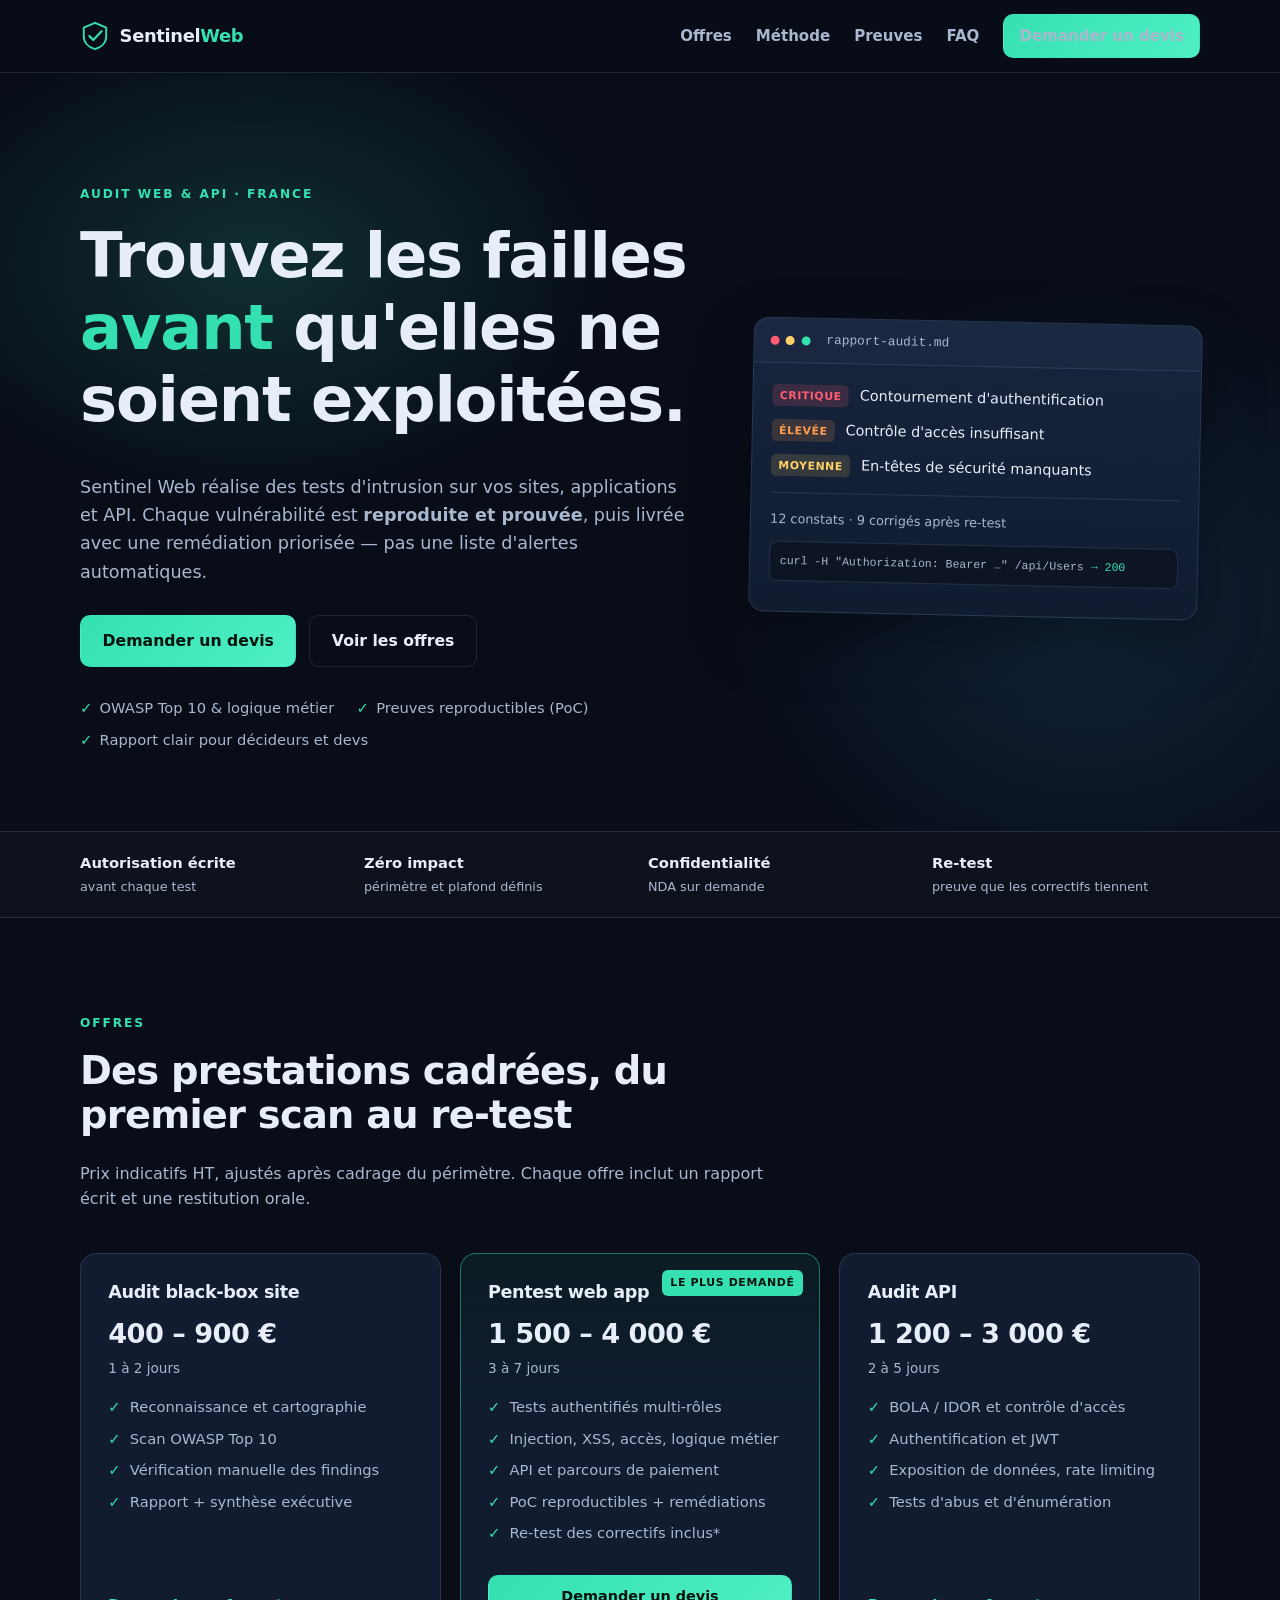
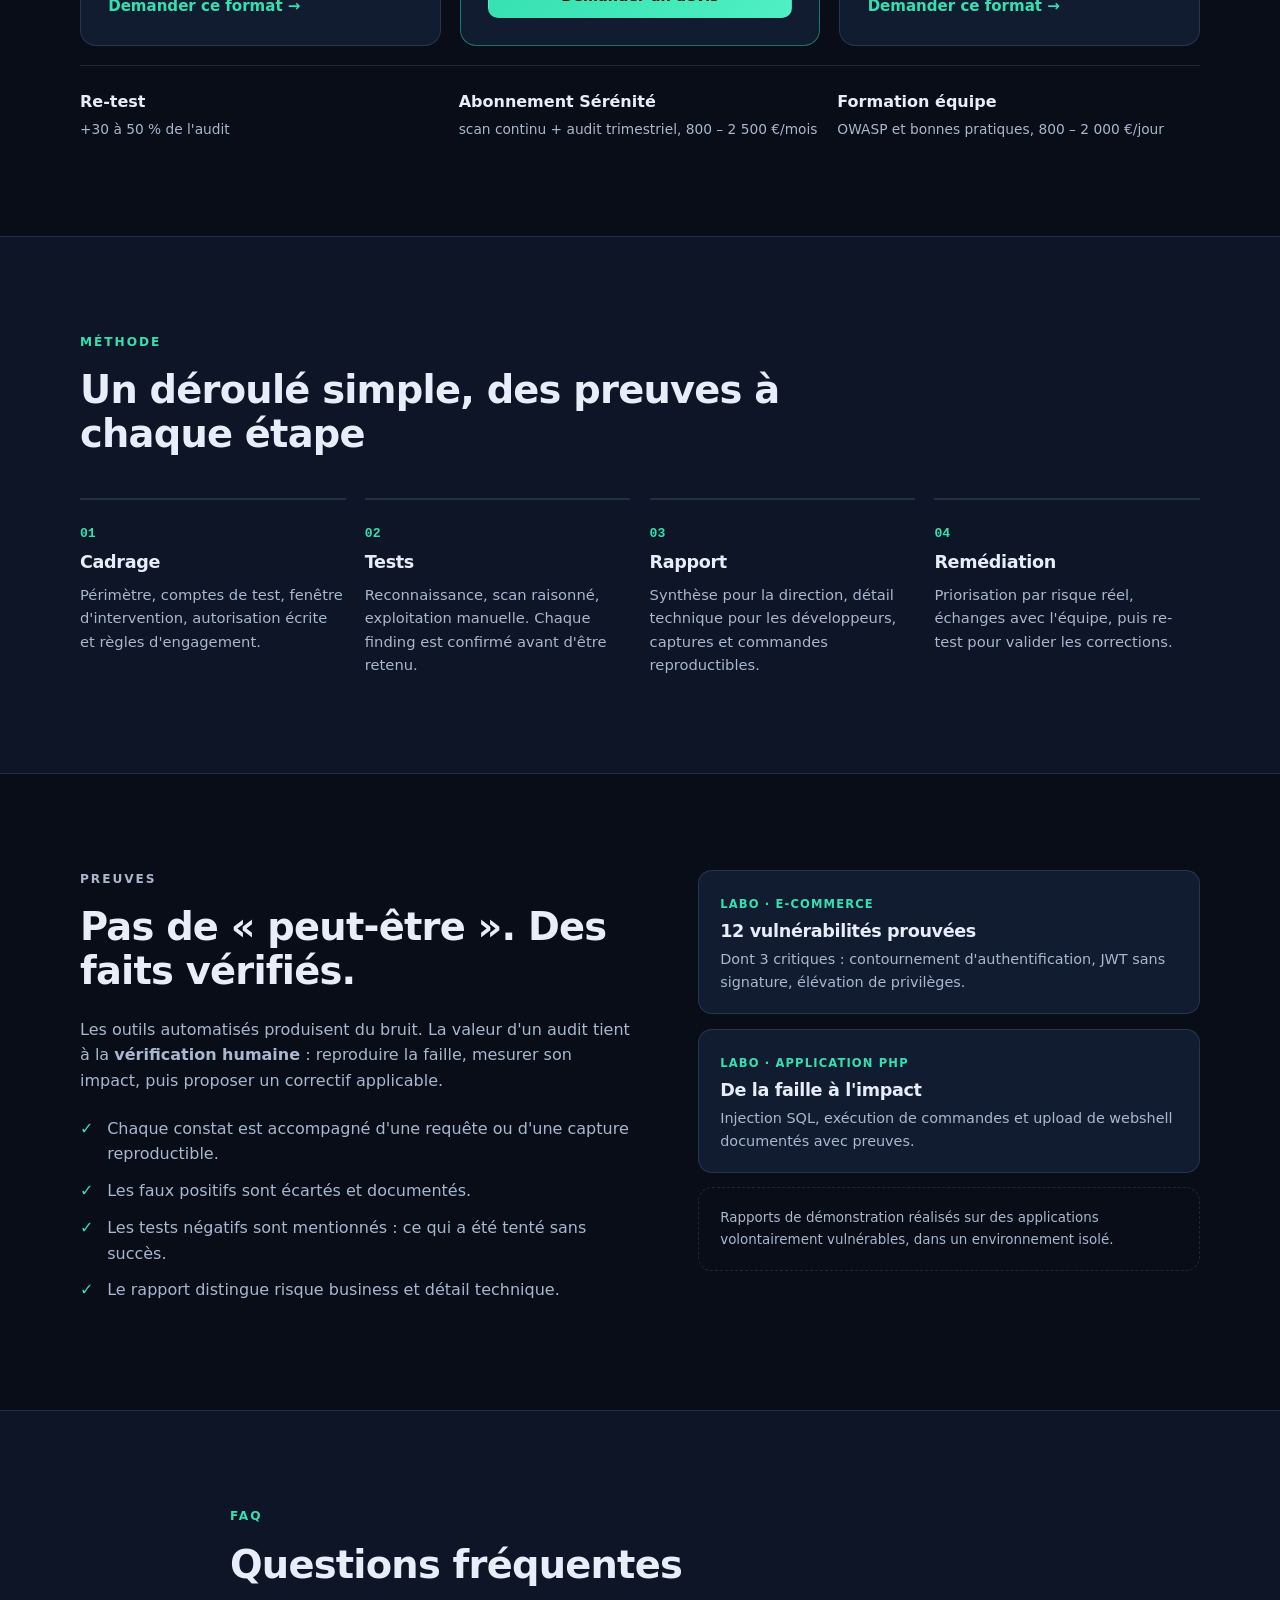
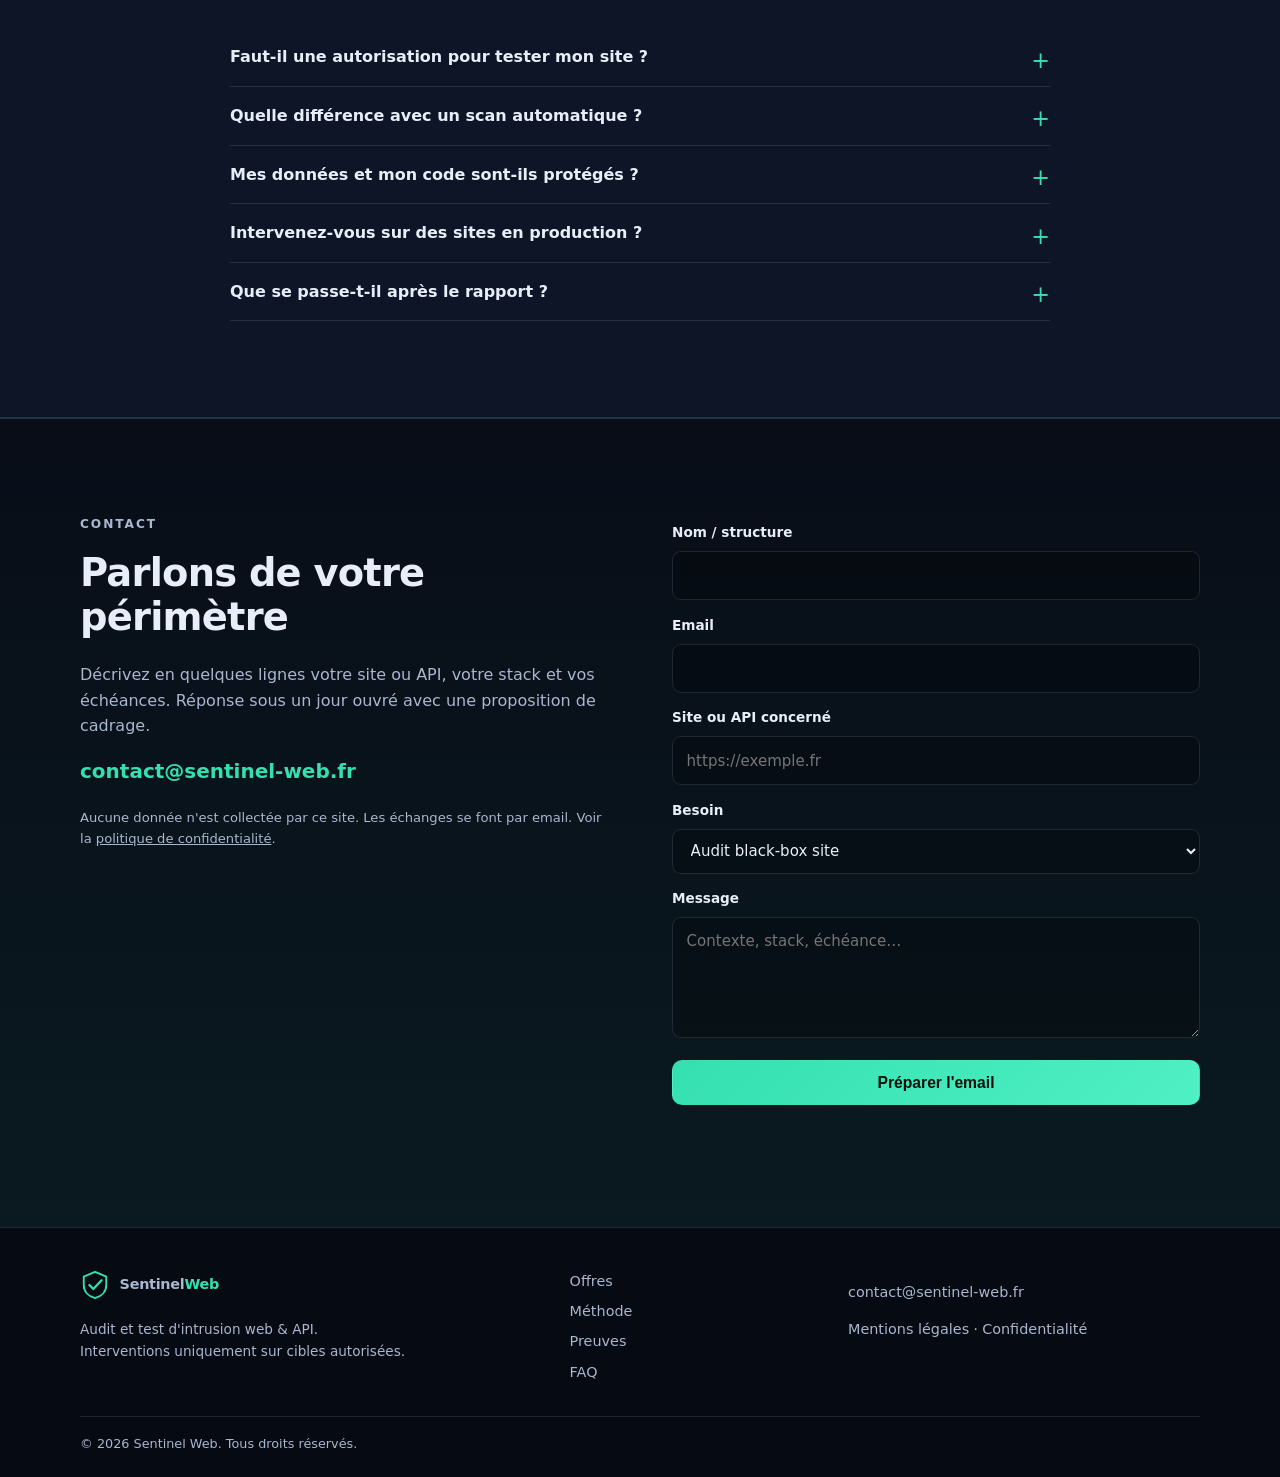
==== index.html @ a4b9acf6 "Site vitrine Sentinel Web" ====
<!DOCTYPE html>
<html lang="fr">
<head>
  <meta charset="utf-8">
  <meta name="viewport" content="width=device-width, initial-scale=1">
  <title>Sentinel Web — Audit &amp; pentest web pour PME et agences</title>
  <meta name="description" content="Audits de sécurité web et API pour PME, e-commerces et agences. Tests OWASP Top 10, preuves d'exploitation reproductibles, rapport clair et remédiation priorisée.">
  <meta name="theme-color" content="#0b1220">
  <meta property="og:title" content="Sentinel Web — Audit &amp; pentest web">
  <meta property="og:description" content="Trouvez les failles avant qu'elles ne soient exploitées. Audits web et API avec preuves reproductibles.">
  <meta property="og:type" content="website">
  <link rel="icon" href="favicon.svg" type="image/svg+xml">
  <link rel="stylesheet" href="styles.css">
</head>
<body>
  <a class="skip-link" href="#contenu">Aller au contenu</a>

  <header class="site-header" id="haut">
    <div class="container header-inner">
      <a class="brand" href="#haut" aria-label="Sentinel Web, accueil">
        <svg class="brand-mark" viewBox="0 0 32 32" aria-hidden="true">
          <path d="M16 2 4 7v9c0 7.2 5.1 12.3 12 14 6.9-1.7 12-6.8 12-14V7L16 2Z" fill="none" stroke="currentColor" stroke-width="2"/>
          <path d="m10 16 4.2 4.2L23 11" fill="none" stroke="currentColor" stroke-width="2.4" stroke-linecap="round" stroke-linejoin="round"/>
        </svg>
        <span>Sentinel<span class="brand-accent">Web</span></span>
      </a>

      <button class="nav-toggle" type="button" aria-expanded="false" aria-controls="navigation">
        <span class="sr-only">Ouvrir le menu</span>
        <span aria-hidden="true"></span>
      </button>

      <nav id="navigation" class="site-nav" aria-label="Navigation principale">
        <a href="#services">Offres</a>
        <a href="#methode">Méthode</a>
        <a href="#preuves">Preuves</a>
        <a href="#faq">FAQ</a>
        <a class="btn btn-small" href="#contact">Demander un devis</a>
      </nav>
    </div>
  </header>

  <main id="contenu">
    <section class="hero">
      <div class="container hero-grid">
        <div class="hero-copy">
          <p class="eyebrow">Audit web &amp; API · France</p>
          <h1>Trouvez les failles <span class="accent">avant</span> qu'elles ne soient exploitées.</h1>
          <p class="lead">
            Sentinel Web réalise des tests d'intrusion sur vos sites, applications et API.
            Chaque vulnérabilité est <strong>reproduite et prouvée</strong>, puis livrée avec
            une remédiation priorisée — pas une liste d'alertes automatiques.
          </p>
          <div class="hero-actions">
            <a class="btn" href="mailto:contact@sentinel-web.fr?subject=Demande%20de%20devis%20%E2%80%94%20audit%20web">Demander un devis</a>
            <a class="btn btn-ghost" href="#services">Voir les offres</a>
          </div>
          <ul class="hero-points">
            <li>OWASP Top 10 &amp; logique métier</li>
            <li>Preuves reproductibles (PoC)</li>
            <li>Rapport clair pour décideurs et devs</li>
          </ul>
        </div>

        <aside class="hero-card" aria-label="Aperçu d'un rapport">
          <div class="card-top">
            <span class="dot dot-red"></span><span class="dot dot-amber"></span><span class="dot dot-green"></span>
            <span class="card-title">rapport-audit.md</span>
          </div>
          <div class="card-body">
            <p><span class="tag tag-critical">Critique</span> Contournement d'authentification</p>
            <p><span class="tag tag-high">Élevée</span> Contrôle d'accès insuffisant</p>
            <p><span class="tag tag-medium">Moyenne</span> En-têtes de sécurité manquants</p>
            <div class="card-line"></div>
            <p class="card-meta">12 constats · 9 corrigés après re-test</p>
            <p class="card-proof">curl -H "Authorization: Bearer …" /api/Users <span>→ 200</span></p>
          </div>
        </aside>
      </div>
    </section>

    <section class="band" aria-label="Principes">
      <div class="container band-grid">
        <div><strong>Autorisation écrite</strong><span>avant chaque test</span></div>
        <div><strong>Zéro impact</strong><span>périmètre et plafond définis</span></div>
        <div><strong>Confidentialité</strong><span>NDA sur demande</span></div>
        <div><strong>Re-test</strong><span>preuve que les correctifs tiennent</span></div>
      </div>
    </section>

    <section class="section" id="services">
      <div class="container">
        <div class="section-head">
          <p class="eyebrow">Offres</p>
          <h2>Des prestations cadrées, du premier scan au re-test</h2>
          <p>Prix indicatifs HT, ajustés après cadrage du périmètre. Chaque offre inclut un rapport écrit et une restitution orale.</p>
        </div>

        <div class="cards">
          <article class="service">
            <h3>Audit black-box site</h3>
            <p class="price">400 – 900 €</p>
            <p class="duration">1 à 2 jours</p>
            <ul>
              <li>Reconnaissance et cartographie</li>
              <li>Scan OWASP Top 10</li>
              <li>Vérification manuelle des findings</li>
              <li>Rapport + synthèse exécutive</li>
            </ul>
            <a class="link-arrow" href="#contact">Demander ce format</a>
          </article>

          <article class="service service-featured">
            <div class="ribbon">Le plus demandé</div>
            <h3>Pentest web app</h3>
            <p class="price">1 500 – 4 000 €</p>
            <p class="duration">3 à 7 jours</p>
            <ul>
              <li>Tests authentifiés multi-rôles</li>
              <li>Injection, XSS, accès, logique métier</li>
              <li>API et parcours de paiement</li>
              <li>PoC reproductibles + remédiations</li>
              <li>Re-test des correctifs inclus*</li>
            </ul>
            <a class="btn btn-small" href="#contact">Demander un devis</a>
          </article>

          <article class="service">
            <h3>Audit API</h3>
            <p class="price">1 200 – 3 000 €</p>
            <p class="duration">2 à 5 jours</p>
            <ul>
              <li>BOLA / IDOR et contrôle d'accès</li>
              <li>Authentification et JWT</li>
              <li>Exposition de données, rate limiting</li>
              <li>Tests d'abus et d'énumération</li>
            </ul>
            <a class="link-arrow" href="#contact">Demander ce format</a>
          </article>
        </div>

        <div class="addons">
          <div><strong>Re-test</strong><span>+30 à 50 % de l'audit</span></div>
          <div><strong>Abonnement Sérénité</strong><span>scan continu + audit trimestriel, 800 – 2 500 €/mois</span></div>
          <div><strong>Formation équipe</strong><span>OWASP et bonnes pratiques, 800 – 2 000 €/jour</span></div>
        </div>
      </div>
    </section>

    <section class="section section-alt" id="methode">
      <div class="container">
        <div class="section-head">
          <p class="eyebrow">Méthode</p>
          <h2>Un déroulé simple, des preuves à chaque étape</h2>
        </div>
        <ol class="steps">
          <li>
            <span class="step-num">01</span>
            <h3>Cadrage</h3>
            <p>Périmètre, comptes de test, fenêtre d'intervention, autorisation écrite et règles d'engagement.</p>
          </li>
          <li>
            <span class="step-num">02</span>
            <h3>Tests</h3>
            <p>Reconnaissance, scan raisonné, exploitation manuelle. Chaque finding est confirmé avant d'être retenu.</p>
          </li>
          <li>
            <span class="step-num">03</span>
            <h3>Rapport</h3>
            <p>Synthèse pour la direction, détail technique pour les développeurs, captures et commandes reproductibles.</p>
          </li>
          <li>
            <span class="step-num">04</span>
            <h3>Remédiation</h3>
            <p>Priorisation par risque réel, échanges avec l'équipe, puis re-test pour valider les corrections.</p>
          </li>
        </ol>
      </div>
    </section>

    <section class="section" id="preuves">
      <div class="container split">
        <div>
          <p class="eyebrow">Preuves</p>
          <h2>Pas de « peut-être ». Des faits vérifiés.</h2>
          <p>
            Les outils automatisés produisent du bruit. La valeur d'un audit tient à la
            <strong>vérification humaine</strong> : reproduire la faille, mesurer son impact,
            puis proposer un correctif applicable.
          </p>
          <ul class="checklist">
            <li>Chaque constat est accompagné d'une requête ou d'une capture reproductible.</li>
            <li>Les faux positifs sont écartés et documentés.</li>
            <li>Les tests négatifs sont mentionnés : ce qui a été tenté sans succès.</li>
            <li>Le rapport distingue risque business et détail technique.</li>
          </ul>
        </div>
        <div class="proof-cards">
          <article class="proof-card">
            <span class="proof-kicker">Labo · e-commerce</span>
            <h3>12 vulnérabilités prouvées</h3>
            <p>Dont 3 critiques : contournement d'authentification, JWT sans signature, élévation de privilèges.</p>
          </article>
          <article class="proof-card">
            <span class="proof-kicker">Labo · application PHP</span>
            <h3>De la faille à l'impact</h3>
            <p>Injection SQL, exécution de commandes et upload de webshell documentés avec preuves.</p>
          </article>
          <article class="proof-card proof-card-note">
            <p>Rapports de démonstration réalisés sur des applications volontairement vulnérables, dans un environnement isolé.</p>
          </article>
        </div>
      </div>
    </section>

    <section class="section section-alt" id="faq">
      <div class="container narrow">
        <div class="section-head">
          <p class="eyebrow">FAQ</p>
          <h2>Questions fréquentes</h2>
        </div>

        <details>
          <summary>Faut-il une autorisation pour tester mon site ?</summary>
          <p>Oui, systématiquement. Un document signé définit le périmètre, les dates et les méthodes autorisées. Sans autorisation écrite, aucun test n'est lancé.</p>
        </details>
        <details>
          <summary>Quelle différence avec un scan automatique ?</summary>
          <p>Un scanner envoie des signatures et remonte des alertes, dont beaucoup de faux positifs. Un pentest vérifie chaque piste manuellement, mesure l'impact réel et fournit une preuve reproductible.</p>
        </details>
        <details>
          <summary>Mes données et mon code sont-ils protégés ?</summary>
          <p>Les accès sont limités au strict nécessaire, les artefacts sont chiffrés et supprimés après la mission. Un NDA peut être signé avant le cadrage.</p>
        </details>
        <details>
          <summary>Intervenez-vous sur des sites en production ?</summary>
          <p>Oui, avec des règles d'engagement adaptées : plafond d'impact, créneaux convenus, exclusion des actions destructrices et point de contact disponible pendant les tests.</p>
        </details>
        <details>
          <summary>Que se passe-t-il après le rapport ?</summary>
          <p>Une restitution orale permet de prioriser. Un re-test peut être planifié après vos corrections pour vérifier qu'aucune faille ne subsiste.</p>
        </details>
      </div>
    </section>

    <section class="section contact" id="contact">
      <div class="container contact-grid">
        <div>
          <p class="eyebrow">Contact</p>
          <h2>Parlons de votre périmètre</h2>
          <p>Décrivez en quelques lignes votre site ou API, votre stack et vos échéances. Réponse sous un jour ouvré avec une proposition de cadrage.</p>
          <p class="contact-mail">
            <a href="mailto:contact@sentinel-web.fr">contact@sentinel-web.fr</a>
          </p>
          <p class="contact-note">Aucune donnée n'est collectée par ce site. Les échanges se font par email. Voir la <a href="confidentialite.html">politique de confidentialité</a>.</p>
        </div>

        <form class="contact-form" id="devis-form">
          <label for="nom">Nom / structure</label>
          <input id="nom" name="nom" type="text" autocomplete="organization" required>

          <label for="email">Email</label>
          <input id="email" name="email" type="email" autocomplete="email" required>

          <label for="cible">Site ou API concerné</label>
          <input id="cible" name="cible" type="text" placeholder="https://exemple.fr" required>

          <label for="besoin">Besoin</label>
          <select id="besoin" name="besoin">
            <option>Audit black-box site</option>
            <option>Pentest web app</option>
            <option>Audit API</option>
            <option>Re-test</option>
            <option>Abonnement / autre</option>
          </select>

          <label for="message">Message</label>
          <textarea id="message" name="message" rows="4" placeholder="Contexte, stack, échéance…"></textarea>

          <button class="btn" type="submit">Préparer l'email</button>
          <p class="form-hint" id="form-hint" role="status"></p>
        </form>
      </div>
    </section>
  </main>

  <footer class="site-footer">
    <div class="container footer-grid">
      <div>
        <a class="brand" href="#haut">
          <svg class="brand-mark" viewBox="0 0 32 32" aria-hidden="true">
            <path d="M16 2 4 7v9c0 7.2 5.1 12.3 12 14 6.9-1.7 12-6.8 12-14V7L16 2Z" fill="none" stroke="currentColor" stroke-width="2"/>
            <path d="m10 16 4.2 4.2L23 11" fill="none" stroke="currentColor" stroke-width="2.4" stroke-linecap="round" stroke-linejoin="round"/>
          </svg>
          <span>Sentinel<span class="brand-accent">Web</span></span>
        </a>
        <p class="footer-note">Audit et test d'intrusion web &amp; API.<br>Interventions uniquement sur cibles autorisées.</p>
      </div>
      <nav aria-label="Liens de pied de page">
        <a href="#services">Offres</a>
        <a href="#methode">Méthode</a>
        <a href="#preuves">Preuves</a>
        <a href="#faq">FAQ</a>
      </nav>
      <div>
        <p class="footer-note"><a href="mailto:contact@sentinel-web.fr">contact@sentinel-web.fr</a></p>
        <p class="footer-note"><a href="mentions-legales.html">Mentions légales</a> · <a href="confidentialite.html">Confidentialité</a></p>
      </div>
    </div>
    <div class="container footer-bottom">
      <p>© <span id="year">2026</span> Sentinel Web. Tous droits réservés.</p>
    </div>
  </footer>

  <script src="script.js" defer></script>
</body>
</html>
---- styles.css ----
/* Sentinel Web — feuille de style unique, sans dépendance externe */
:root {
  --bg: #080d18;
  --bg-soft: #0d1526;
  --panel: #111c31;
  --panel-2: #16243d;
  --line: rgba(148, 178, 220, 0.16);
  --text: #e8eef9;
  --muted: #a9b7cf;
  --accent: #35e0b0;
  --accent-2: #4aa8ff;
  --critical: #ff5c72;
  --high: #ff9d4d;
  --medium: #ffd166;
  --radius: 16px;
  --shadow: 0 24px 60px rgba(0, 0, 0, 0.35);
  --max: 1120px;
}

* { box-sizing: border-box; }

html { scroll-behavior: smooth; }

body {
  margin: 0;
  background: var(--bg);
  color: var(--text);
  font-family: "Inter", "Segoe UI", system-ui, -apple-system, sans-serif;
  line-height: 1.6;
  -webkit-font-smoothing: antialiased;
}

img, svg { display: block; max-width: 100%; }

a { color: inherit; }

h1, h2, h3 { line-height: 1.15; margin: 0 0 0.6em; letter-spacing: -0.02em; }
h1 { font-size: clamp(2.2rem, 5vw, 3.9rem); font-weight: 800; }
h2 { font-size: clamp(1.6rem, 3vw, 2.4rem); font-weight: 750; }
h3 { font-size: 1.1rem; font-weight: 700; }
p { margin: 0 0 1em; }

.container { width: min(100% - 2.5rem, var(--max)); margin-inline: auto; }
.narrow { max-width: 820px; }
.sr-only {
  position: absolute; width: 1px; height: 1px; padding: 0; margin: -1px;
  overflow: hidden; clip: rect(0, 0, 0, 0); white-space: nowrap; border: 0;
}

.skip-link {
  position: absolute; left: 1rem; top: -4rem; z-index: 200;
  background: var(--accent); color: #04110d; padding: 0.6rem 1rem;
  border-radius: 8px; font-weight: 700; text-decoration: none;
}
.skip-link:focus { top: 1rem; }

/* Header */
.site-header {
  position: sticky; top: 0; z-index: 100;
  background: rgba(8, 13, 24, 0.82);
  backdrop-filter: blur(14px);
  border-bottom: 1px solid var(--line);
}
.header-inner {
  min-height: 72px; display: flex; align-items: center; justify-content: space-between; gap: 1rem;
}
.brand {
  display: inline-flex; align-items: center; gap: 0.6rem;
  font-weight: 800; font-size: 1.12rem; letter-spacing: -0.02em; text-decoration: none;
}
.brand-mark { width: 30px; height: 30px; color: var(--accent); flex: none; }
.brand-accent { color: var(--accent); }

.site-nav { display: flex; align-items: center; gap: 1.5rem; }
.site-nav a {
  text-decoration: none; color: var(--muted); font-size: 0.94rem; font-weight: 550;
  transition: color 0.18s ease;
}
.site-nav a:hover, .site-nav a:focus-visible { color: var(--text); }

.nav-toggle {
  display: none; width: 42px; height: 42px; border: 1px solid var(--line);
  border-radius: 10px; background: transparent; cursor: pointer; position: relative;
}
.nav-toggle span:not(.sr-only)::before,
.nav-toggle span:not(.sr-only)::after {
  content: ""; position: absolute; left: 11px; width: 18px; height: 2px;
  background: var(--text); transition: transform 0.2s ease;
}
.nav-toggle span:not(.sr-only)::before { top: 16px; }
.nav-toggle span:not(.sr-only)::after { top: 23px; }
.nav-toggle[aria-expanded="true"] span:not(.sr-only)::before { transform: translateY(3.5px) rotate(45deg); }
.nav-toggle[aria-expanded="true"] span:not(.sr-only)::after { transform: translateY(-3.5px) rotate(-45deg); }

/* Buttons */
.btn {
  display: inline-flex; align-items: center; justify-content: center; gap: 0.5rem;
  background: linear-gradient(135deg, var(--accent), #4ff0c4);
  color: #03120d; font-weight: 750; font-size: 0.98rem;
  padding: 0.8rem 1.35rem; border-radius: 10px; border: 1px solid transparent;
  text-decoration: none; cursor: pointer; transition: transform 0.15s ease, filter 0.15s ease;
}
.btn:hover { transform: translateY(-1px); filter: brightness(1.05); }
.btn-ghost {
  background: transparent; color: var(--text); border-color: var(--line);
}
.btn-ghost:hover { border-color: var(--accent); }
.btn-small { padding: 0.55rem 0.95rem; font-size: 0.9rem; }

.link-arrow {
  display: inline-block; margin-top: auto; color: var(--accent);
  font-weight: 650; text-decoration: none; font-size: 0.94rem;
}
.link-arrow::after { content: " →"; }

/* Hero */
.hero { position: relative; padding: clamp(3.5rem, 9vw, 7rem) 0 clamp(3rem, 7vw, 5rem); overflow: hidden; }
.hero::before {
  content: ""; position: absolute; inset: -20% 40% 30% -20%;
  background: radial-gradient(closest-side, rgba(53, 224, 176, 0.16), transparent 70%);
  pointer-events: none;
}
.hero::after {
  content: ""; position: absolute; inset: 10% -25% -30% 45%;
  background: radial-gradient(closest-side, rgba(74, 168, 255, 0.14), transparent 70%);
  pointer-events: none;
}
.hero-grid {
  position: relative; z-index: 1;
  display: grid; grid-template-columns: minmax(0, 1.15fr) minmax(320px, 0.85fr);
  gap: clamp(2rem, 5vw, 4.5rem); align-items: center;
}
.eyebrow {
  text-transform: uppercase; letter-spacing: 0.16em; font-size: 0.76rem;
  font-weight: 700; color: var(--accent); margin-bottom: 1rem;
}
.accent { color: var(--accent); }
.lead { font-size: 1.1rem; color: var(--muted); max-width: 58ch; }
.hero-actions { display: flex; flex-wrap: wrap; gap: 0.8rem; margin: 1.8rem 0; }
.hero-points {
  display: flex; flex-wrap: wrap; gap: 0.5rem 1.4rem;
  list-style: none; padding: 0; margin: 0; color: var(--muted); font-size: 0.92rem;
}
.hero-points li::before { content: "✓"; color: var(--accent); margin-right: 0.45rem; font-weight: 800; }

.hero-card {
  background: linear-gradient(180deg, var(--panel-2), var(--panel));
  border: 1px solid var(--line); border-radius: var(--radius);
  box-shadow: var(--shadow); overflow: hidden; transform: rotate(1.2deg);
}
.card-top {
  display: flex; align-items: center; gap: 0.4rem;
  padding: 0.75rem 1rem; border-bottom: 1px solid var(--line);
  background: rgba(255, 255, 255, 0.02);
}
.dot { width: 9px; height: 9px; border-radius: 50%; }
.dot-red { background: var(--critical); }
.dot-amber { background: var(--medium); }
.dot-green { background: var(--accent); }
.card-title { margin-left: 0.6rem; font-size: 0.8rem; color: var(--muted); font-family: ui-monospace, monospace; }
.card-body { padding: 1.2rem; font-size: 0.9rem; }
.card-body p { margin-bottom: 0.7rem; }
.tag {
  display: inline-block; font-size: 0.68rem; font-weight: 800; text-transform: uppercase;
  letter-spacing: 0.05em; padding: 0.15rem 0.45rem; border-radius: 5px; margin-right: 0.4rem;
}
.tag-critical { background: rgba(255, 92, 114, 0.16); color: var(--critical); }
.tag-high { background: rgba(255, 157, 77, 0.16); color: var(--high); }
.tag-medium { background: rgba(255, 209, 102, 0.14); color: var(--medium); }
.card-line { height: 1px; background: var(--line); margin: 1rem 0; }
.card-meta { color: var(--muted); font-size: 0.8rem; }
.card-proof {
  font-family: ui-monospace, monospace; font-size: 0.72rem; color: var(--muted);
  background: rgba(0, 0, 0, 0.28); border: 1px solid var(--line);
  border-radius: 8px; padding: 0.6rem; overflow-wrap: anywhere;
}
.card-proof span { color: var(--accent); }

/* Band */
.band { border-block: 1px solid var(--line); background: rgba(255, 255, 255, 0.02); }
.band-grid { display: grid; grid-template-columns: repeat(4, 1fr); gap: 1rem; padding: 1.2rem 0; }
.band-grid div { display: flex; flex-direction: column; gap: 0.15rem; }
.band-grid strong { font-size: 0.92rem; }
.band-grid span { color: var(--muted); font-size: 0.8rem; }

/* Sections */
.section { padding: clamp(3.5rem, 8vw, 6rem) 0; }
.section-alt { background: var(--bg-soft); border-block: 1px solid var(--line); }
.section-head { max-width: 720px; margin-bottom: 2.6rem; }
.section-head p:last-child { color: var(--muted); }

/* Service cards */
.cards { display: grid; grid-template-columns: repeat(3, 1fr); gap: 1.2rem; align-items: stretch; }
.service {
  position: relative; display: flex; flex-direction: column;
  background: var(--panel); border: 1px solid var(--line);
  border-radius: var(--radius); padding: 1.7rem;
}
.service-featured { border-color: rgba(53, 224, 176, 0.45); background: linear-gradient(180deg, rgba(53, 224, 176, 0.07), var(--panel) 40%); }
.ribbon {
  position: absolute; top: 1rem; right: 1rem; font-size: 0.68rem; font-weight: 800;
  text-transform: uppercase; letter-spacing: 0.06em; color: #04110d;
  background: var(--accent); padding: 0.25rem 0.55rem; border-radius: 6px;
}
.price { font-size: 1.7rem; font-weight: 800; margin-bottom: 0.1rem; letter-spacing: -0.02em; }
.duration { color: var(--muted); font-size: 0.85rem; margin-bottom: 1rem; }
.service ul { list-style: none; padding: 0; margin: 0 0 1.4rem; color: var(--muted); font-size: 0.92rem; }
.service li { padding-left: 1.35rem; position: relative; margin-bottom: 0.5rem; }
.service li::before { content: "✓"; position: absolute; left: 0; color: var(--accent); font-weight: 800; }
.service .btn { margin-top: auto; }
.addons {
  display: grid; grid-template-columns: repeat(3, 1fr); gap: 1rem;
  margin-top: 1.2rem; padding-top: 1.4rem; border-top: 1px solid var(--line);
}
.addons div { display: flex; flex-direction: column; gap: 0.2rem; }
.addons span { color: var(--muted); font-size: 0.86rem; }

/* Steps */
.steps {
  list-style: none; padding: 0; margin: 0;
  display: grid; grid-template-columns: repeat(4, 1fr); gap: 1.2rem;
  counter-reset: step;
}
.steps li { border-top: 2px solid var(--line); padding-top: 1.2rem; }
.step-num { font-family: ui-monospace, monospace; color: var(--accent); font-size: 0.82rem; font-weight: 700; }
.steps h3 { margin-top: 0.45rem; }
.steps p { color: var(--muted); font-size: 0.92rem; margin-bottom: 0; }

/* Proof */
.split { display: grid; grid-template-columns: 1.05fr 0.95fr; gap: clamp(2rem, 5vw, 4rem); align-items: start; }
.split p { color: var(--muted); }
.checklist { list-style: none; padding: 0; margin: 1.4rem 0 0; }
.checklist li { position: relative; padding-left: 1.7rem; margin-bottom: 0.7rem; color: var(--muted); }
.checklist li::before {
  content: "✓"; position: absolute; left: 0; top: 0; color: var(--accent);
  font-weight: 800;
}
.proof-cards { display: grid; gap: 0.9rem; }
.proof-card {
  background: var(--panel); border: 1px solid var(--line);
  border-radius: 14px; padding: 1.2rem 1.3rem;
}
.proof-kicker { font-size: 0.72rem; text-transform: uppercase; letter-spacing: 0.1em; color: var(--accent); font-weight: 700; }
.proof-card h3 { margin: 0.35rem 0 0.4rem; }
.proof-card p { color: var(--muted); font-size: 0.9rem; margin: 0; }
.proof-card-note { background: transparent; border-style: dashed; }
.proof-card-note p { font-size: 0.84rem; }

/* FAQ */
details {
  border-bottom: 1px solid var(--line); padding: 1rem 0;
}
details summary {
  cursor: pointer; font-weight: 650; list-style: none; position: relative; padding-right: 2rem;
}
details summary::-webkit-details-marker { display: none; }
details summary::after {
  content: "+"; position: absolute; right: 0; top: -0.1rem;
  color: var(--accent); font-size: 1.4rem; font-weight: 400;
}
details[open] summary::after { content: "−"; }
details p { color: var(--muted); margin: 0.8rem 0 0; font-size: 0.94rem; }

/* Contact */
.contact { background: linear-gradient(180deg, var(--bg), #0a1a20); border-top: 1px solid var(--line); }
.contact-grid { display: grid; grid-template-columns: 1fr 1fr; gap: clamp(2rem, 5vw, 4rem); align-items: start; }
.contact p { color: var(--muted); }
.contact-mail { font-size: 1.25rem; font-weight: 750; }
.contact-mail a { color: var(--accent); text-decoration: none; }
.contact-note { font-size: 0.82rem; }
.contact-form { display: grid; gap: 0.45rem; }
.contact-form label { font-size: 0.85rem; font-weight: 650; margin-top: 0.45rem; }
.contact-form input, .contact-form select, .contact-form textarea {
  width: 100%; padding: 0.72rem 0.85rem; border-radius: 9px;
  border: 1px solid var(--line); background: rgba(0, 0, 0, 0.25);
  color: var(--text); font: inherit; font-size: 0.94rem;
}
.contact-form input:focus, .contact-form select:focus, .contact-form textarea:focus {
  outline: 2px solid rgba(53, 224, 176, 0.5); outline-offset: 1px; border-color: var(--accent);
}
.contact-form button { margin-top: 0.9rem; }
.form-hint { font-size: 0.82rem; color: var(--accent); min-height: 1.2em; margin: 0.2rem 0 0; }

/* Footer */
.site-footer { border-top: 1px solid var(--line); padding: 2.6rem 0 1.4rem; background: #060a12; }
.footer-grid { display: grid; grid-template-columns: 1.3fr 0.7fr 1fr; gap: 2rem; }
.footer-grid nav { display: grid; gap: 0.45rem; align-content: start; }
.footer-grid a { color: var(--muted); text-decoration: none; font-size: 0.9rem; }
.footer-grid a:hover { color: var(--accent); }
.footer-note { color: var(--muted); font-size: 0.85rem; margin-top: 0.7rem; }
.footer-bottom { border-top: 1px solid var(--line); margin-top: 2rem; padding-top: 1.1rem; }
.footer-bottom p { color: var(--muted); font-size: 0.8rem; margin: 0; }

/* Legal pages */
.legal-wrap { max-width: 820px; margin-inline: auto; padding: clamp(2.5rem, 6vw, 4.5rem) 1.25rem 4rem; }
.legal-wrap h1 { font-size: clamp(1.9rem, 4vw, 2.8rem); }
.legal-wrap h2 { font-size: 1.2rem; margin-top: 2.2rem; }
.legal-wrap p, .legal-wrap li { color: var(--muted); }
.legal-wrap strong { color: var(--text); }
.legal-wrap a { color: var(--accent); }
.legal-updated { font-size: 0.85rem; }
.legal-notice {
  border: 1px solid rgba(255, 209, 102, 0.35);
  background: rgba(255, 209, 102, 0.07);
  border-radius: 12px; padding: 1rem 1.2rem; margin: 1.5rem 0;
  font-size: 0.9rem; color: var(--muted);
}
.legal-back { margin-top: 2.5rem; }

/* Focus */
a:focus-visible, button:focus-visible, summary:focus-visible {
  outline: 2px solid var(--accent); outline-offset: 3px; border-radius: 4px;
}

/* Responsive */
@media (max-width: 960px) {
  .hero-grid, .split, .contact-grid { grid-template-columns: 1fr; }
  .hero-card { transform: none; max-width: 520px; }
  .cards { grid-template-columns: 1fr; }
  .steps { grid-template-columns: repeat(2, 1fr); }
  .band-grid { grid-template-columns: repeat(2, 1fr); }
  .addons { grid-template-columns: 1fr; }
  .footer-grid { grid-template-columns: 1fr 1fr; }
}

@media (max-width: 720px) {
  .nav-toggle { display: inline-block; }
  .site-nav {
    position: absolute; top: 72px; left: 0; right: 0;
    flex-direction: column; align-items: stretch; gap: 0;
    background: #0a1120; border-bottom: 1px solid var(--line);
    padding: 0.6rem 1.25rem 1rem; display: none;
  }
  .site-nav.is-open { display: flex; }
  .site-nav a { padding: 0.7rem 0; border-bottom: 1px solid var(--line); }
  .site-nav .btn { margin-top: 0.8rem; text-align: center; border-bottom: 0; }
  .steps { grid-template-columns: 1fr; }
  .footer-grid { grid-template-columns: 1fr; gap: 1.2rem; }
}

@media (prefers-reduced-motion: reduce) {
  html { scroll-behavior: auto; }
  * { transition: none !important; animation: none !important; }
}
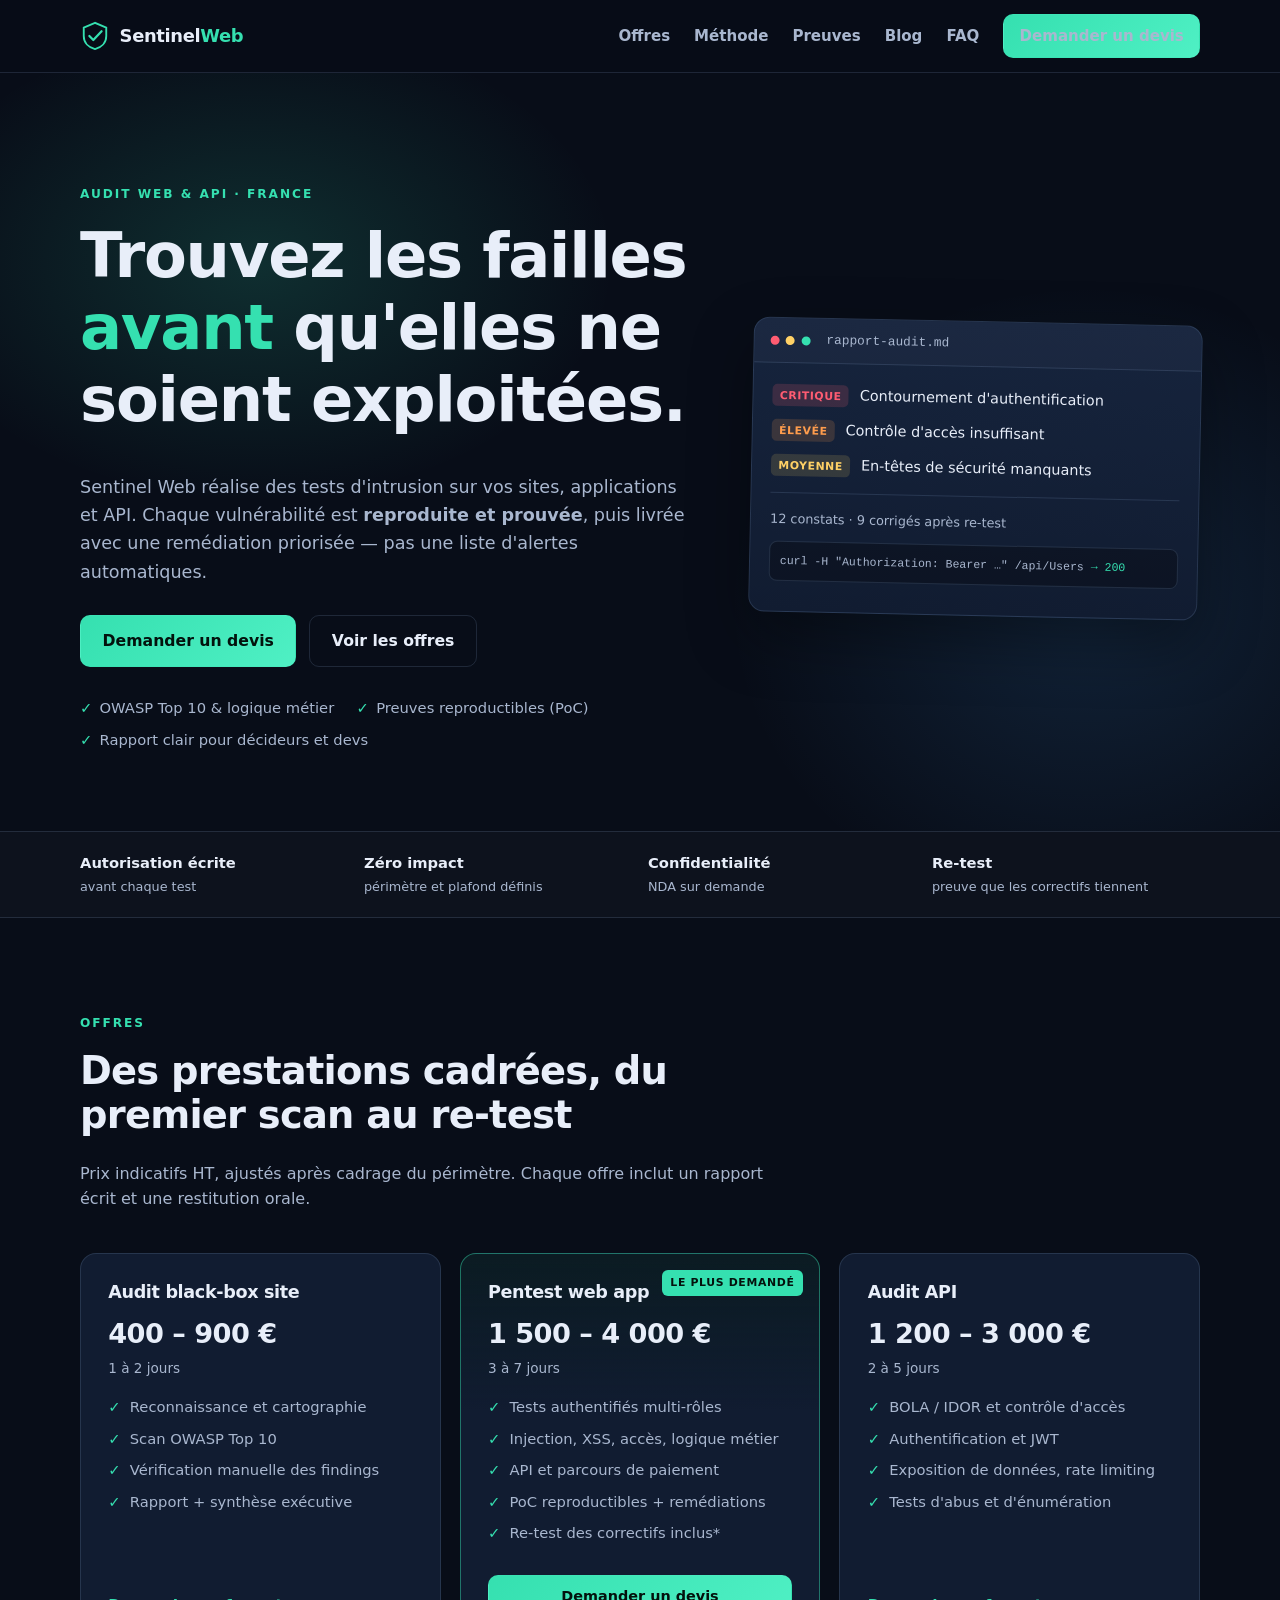
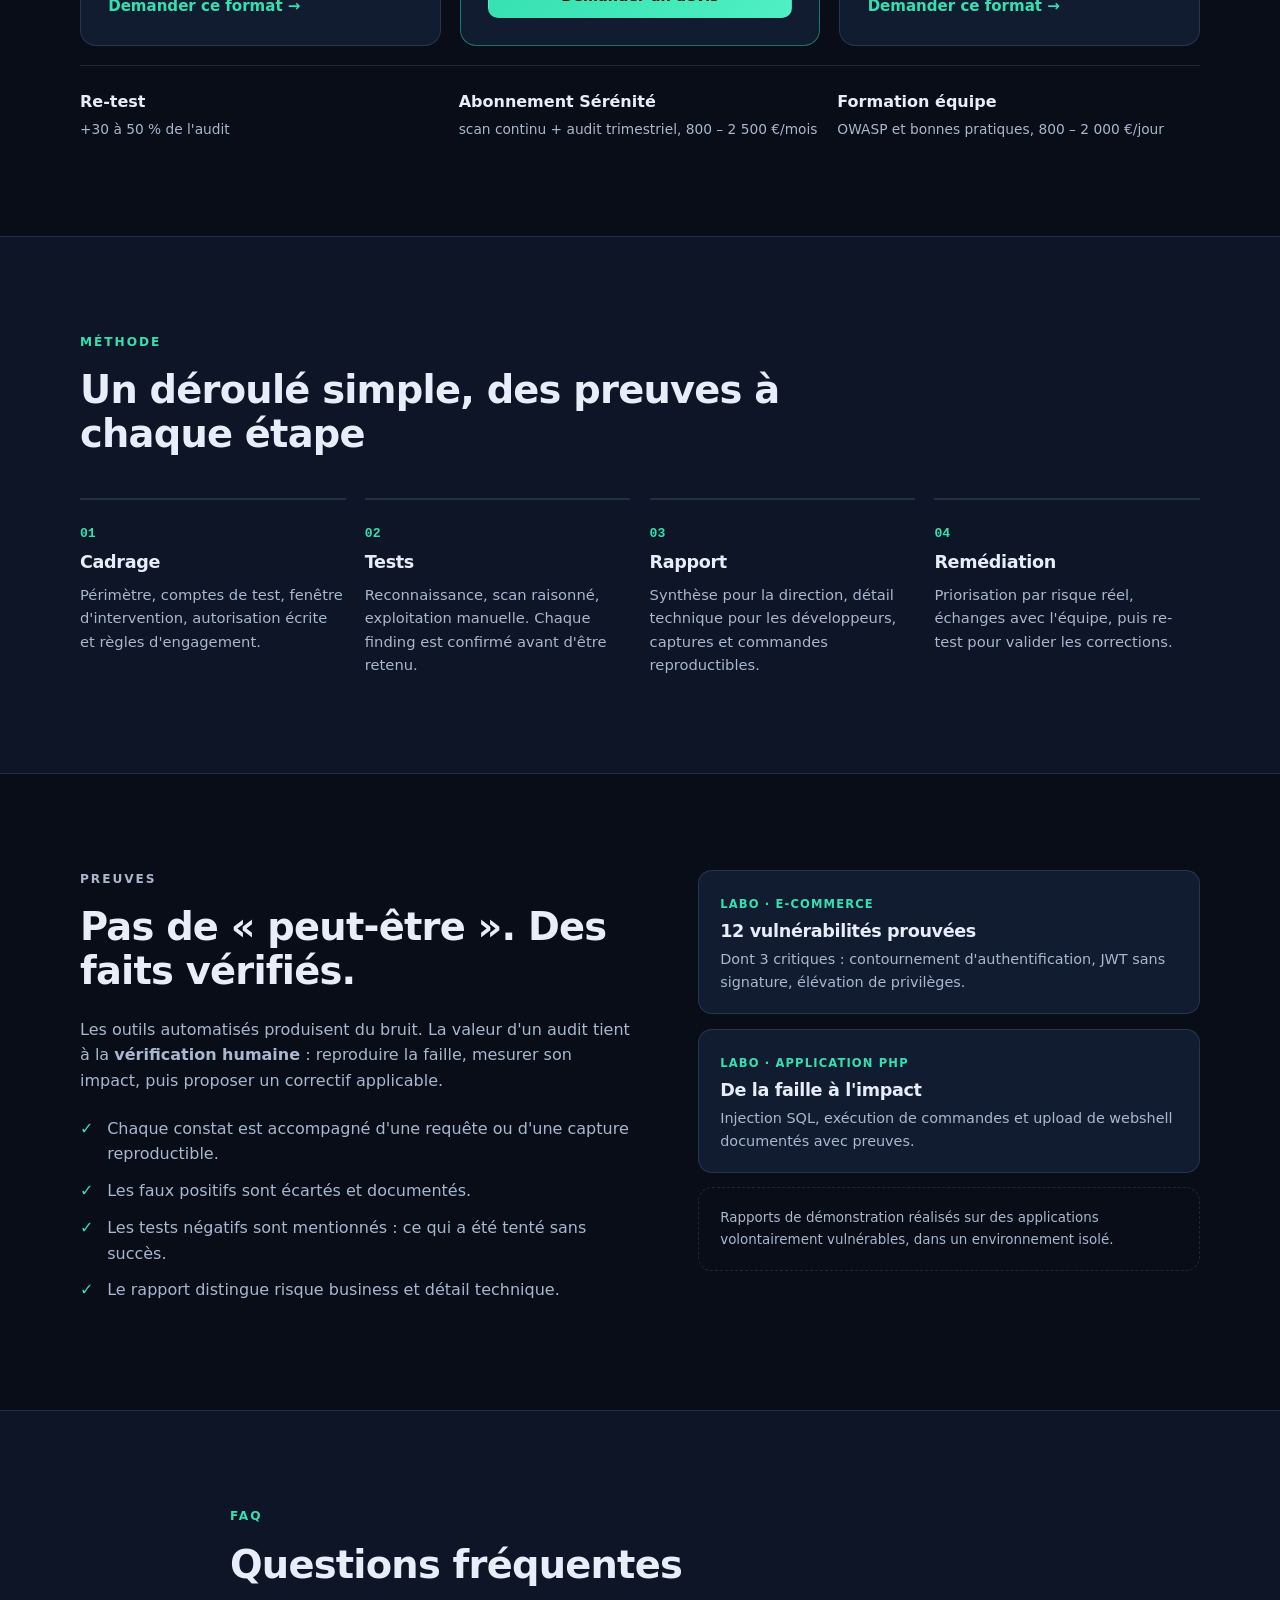
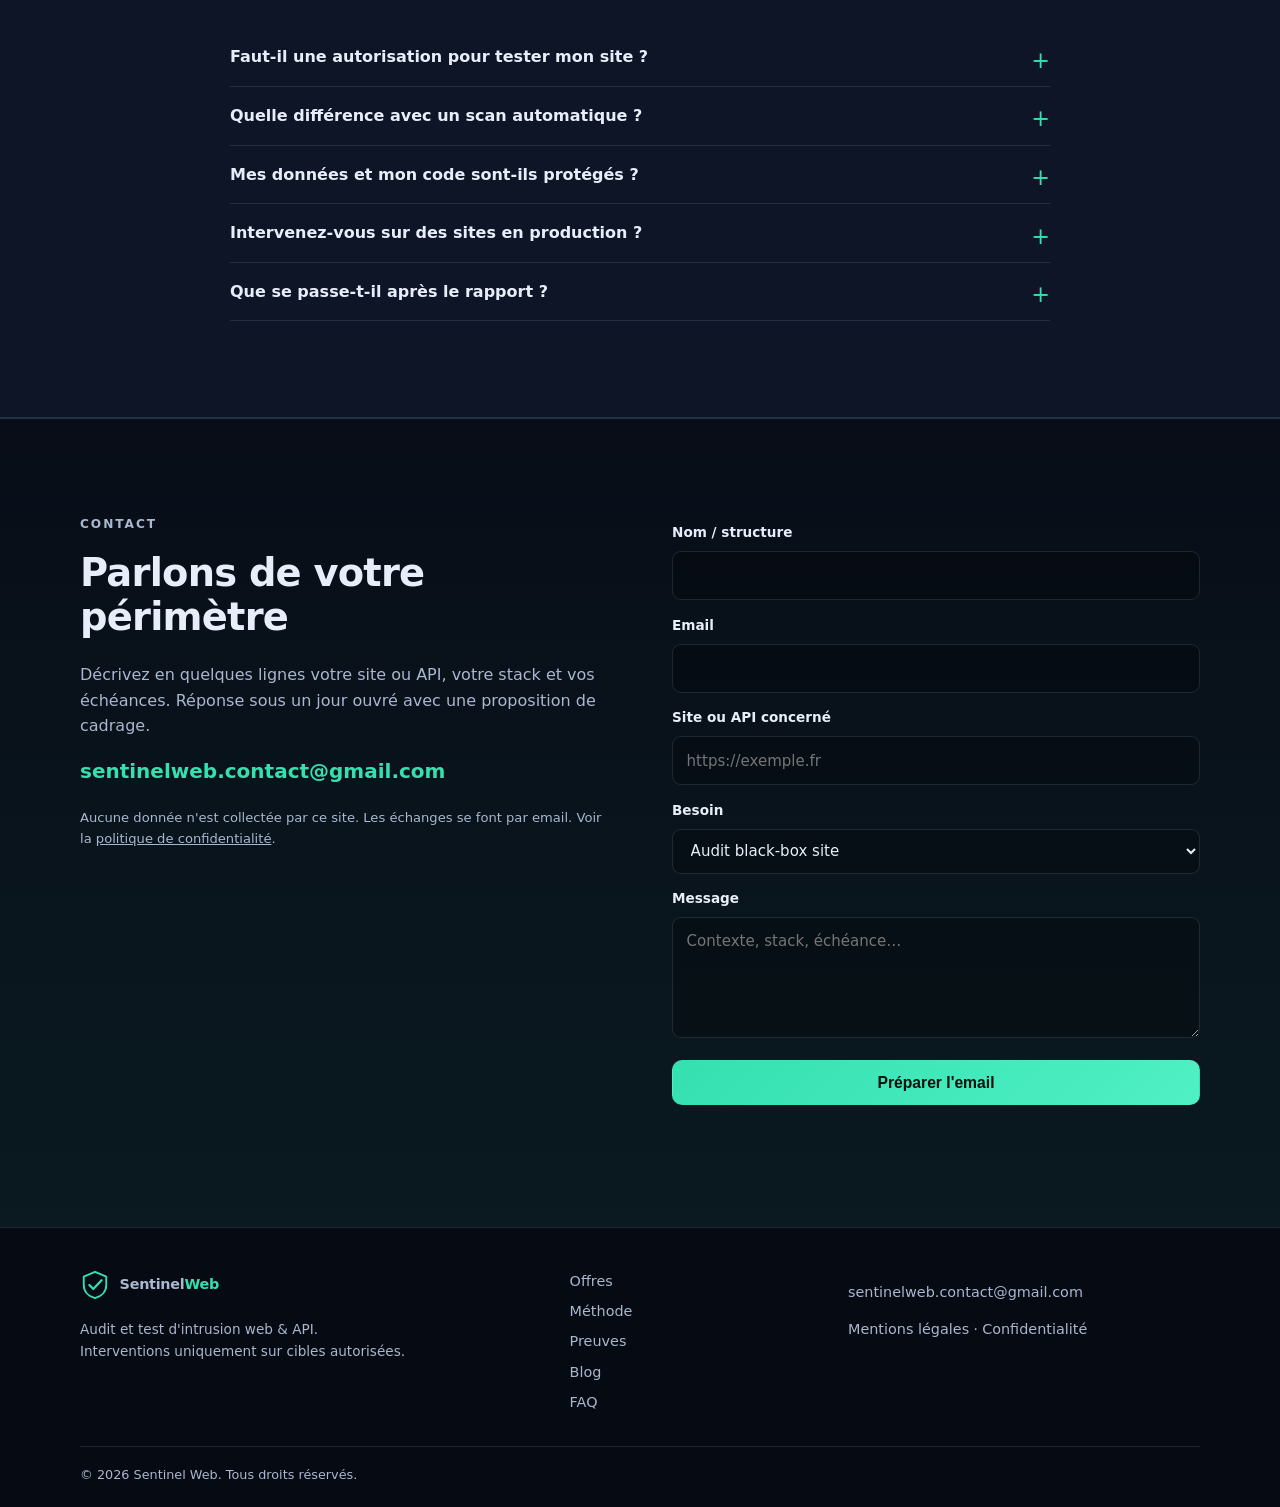
==== commit e2e46a3c: "Site: article 1, email de contact dedie et configuration" ====
--- a/index.html
+++ b/index.html
@@ -3,6 +3,8 @@
 <head>
   <meta charset="utf-8">
   <meta name="viewport" content="width=device-width, initial-scale=1">
+  <meta name="referrer" content="strict-origin-when-cross-origin">
+  <meta http-equiv="Content-Security-Policy" content="default-src 'self'; script-src 'self'; style-src 'self'; img-src 'self' data:; font-src 'self'; form-action 'self' mailto:; base-uri 'self'">
   <title>Sentinel Web — Audit &amp; pentest web pour PME et agences</title>
   <meta name="description" content="Audits de sécurité web et API pour PME, e-commerces et agences. Tests OWASP Top 10, preuves d'exploitation reproductibles, rapport clair et remédiation priorisée.">
   <meta name="theme-color" content="#0b1220">
@@ -34,6 +36,7 @@
         <a href="#services">Offres</a>
         <a href="#methode">Méthode</a>
         <a href="#preuves">Preuves</a>
+        <a href="blog/">Blog</a>
         <a href="#faq">FAQ</a>
         <a class="btn btn-small" href="#contact">Demander un devis</a>
       </nav>
@@ -52,7 +55,7 @@
             une remédiation priorisée — pas une liste d'alertes automatiques.
           </p>
           <div class="hero-actions">
-            <a class="btn" href="mailto:contact@sentinel-web.fr?subject=Demande%20de%20devis%20%E2%80%94%20audit%20web">Demander un devis</a>
+            <a class="btn" href="mailto:sentinelweb.contact@gmail.com?subject=Demande%20de%20devis%20%E2%80%94%20audit%20web">Demander un devis</a>
             <a class="btn btn-ghost" href="#services">Voir les offres</a>
           </div>
           <ul class="hero-points">
@@ -250,7 +253,7 @@
           <h2>Parlons de votre périmètre</h2>
           <p>Décrivez en quelques lignes votre site ou API, votre stack et vos échéances. Réponse sous un jour ouvré avec une proposition de cadrage.</p>
           <p class="contact-mail">
-            <a href="mailto:contact@sentinel-web.fr">contact@sentinel-web.fr</a>
+            <a href="mailto:sentinelweb.contact@gmail.com">sentinelweb.contact@gmail.com</a>
           </p>
           <p class="contact-note">Aucune donnée n'est collectée par ce site. Les échanges se font par email. Voir la <a href="confidentialite.html">politique de confidentialité</a>.</p>
         </div>
@@ -300,10 +303,11 @@
         <a href="#services">Offres</a>
         <a href="#methode">Méthode</a>
         <a href="#preuves">Preuves</a>
+        <a href="blog/">Blog</a>
         <a href="#faq">FAQ</a>
       </nav>
       <div>
-        <p class="footer-note"><a href="mailto:contact@sentinel-web.fr">contact@sentinel-web.fr</a></p>
+        <p class="footer-note"><a href="mailto:sentinelweb.contact@gmail.com">sentinelweb.contact@gmail.com</a></p>
         <p class="footer-note"><a href="mentions-legales.html">Mentions légales</a> · <a href="confidentialite.html">Confidentialité</a></p>
       </div>
     </div>
--- a/styles.css
+++ b/styles.css
@@ -307,6 +307,22 @@
 }
 .legal-back { margin-top: 2.5rem; }
 
+/* Articles de blog */
+.legal-wrap pre {
+  background: rgba(0, 0, 0, 0.35);
+  border: 1px solid var(--line);
+  border-radius: 10px;
+  padding: 1rem 1.2rem;
+  overflow-x: auto;
+  margin: 1.2rem 0;
+}
+.legal-wrap code {
+  font-family: ui-monospace, SFMono-Regular, Consolas, monospace;
+  font-size: 0.9em;
+  color: var(--accent);
+}
+.legal-wrap h2 { margin-top: 2rem; }
+
 /* Focus */
 a:focus-visible, button:focus-visible, summary:focus-visible {
   outline: 2px solid var(--accent); outline-offset: 3px; border-radius: 4px;
